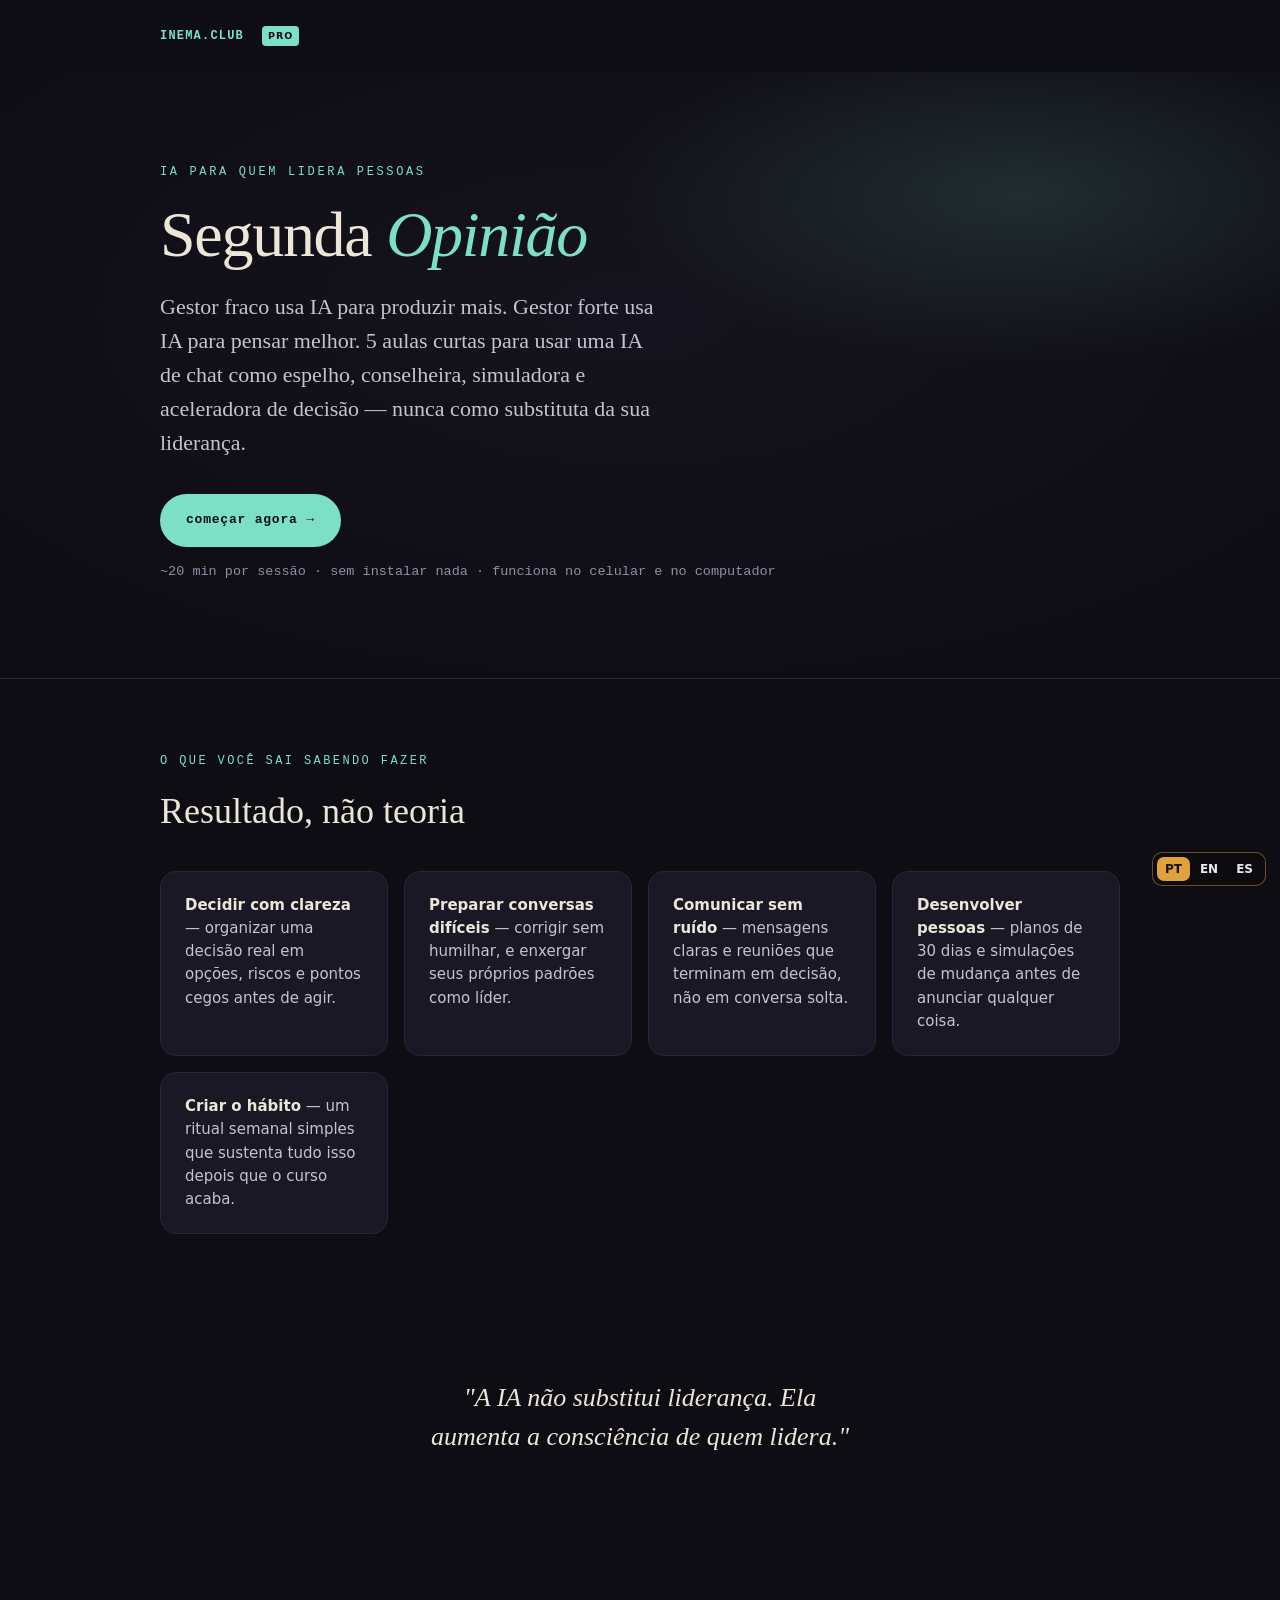
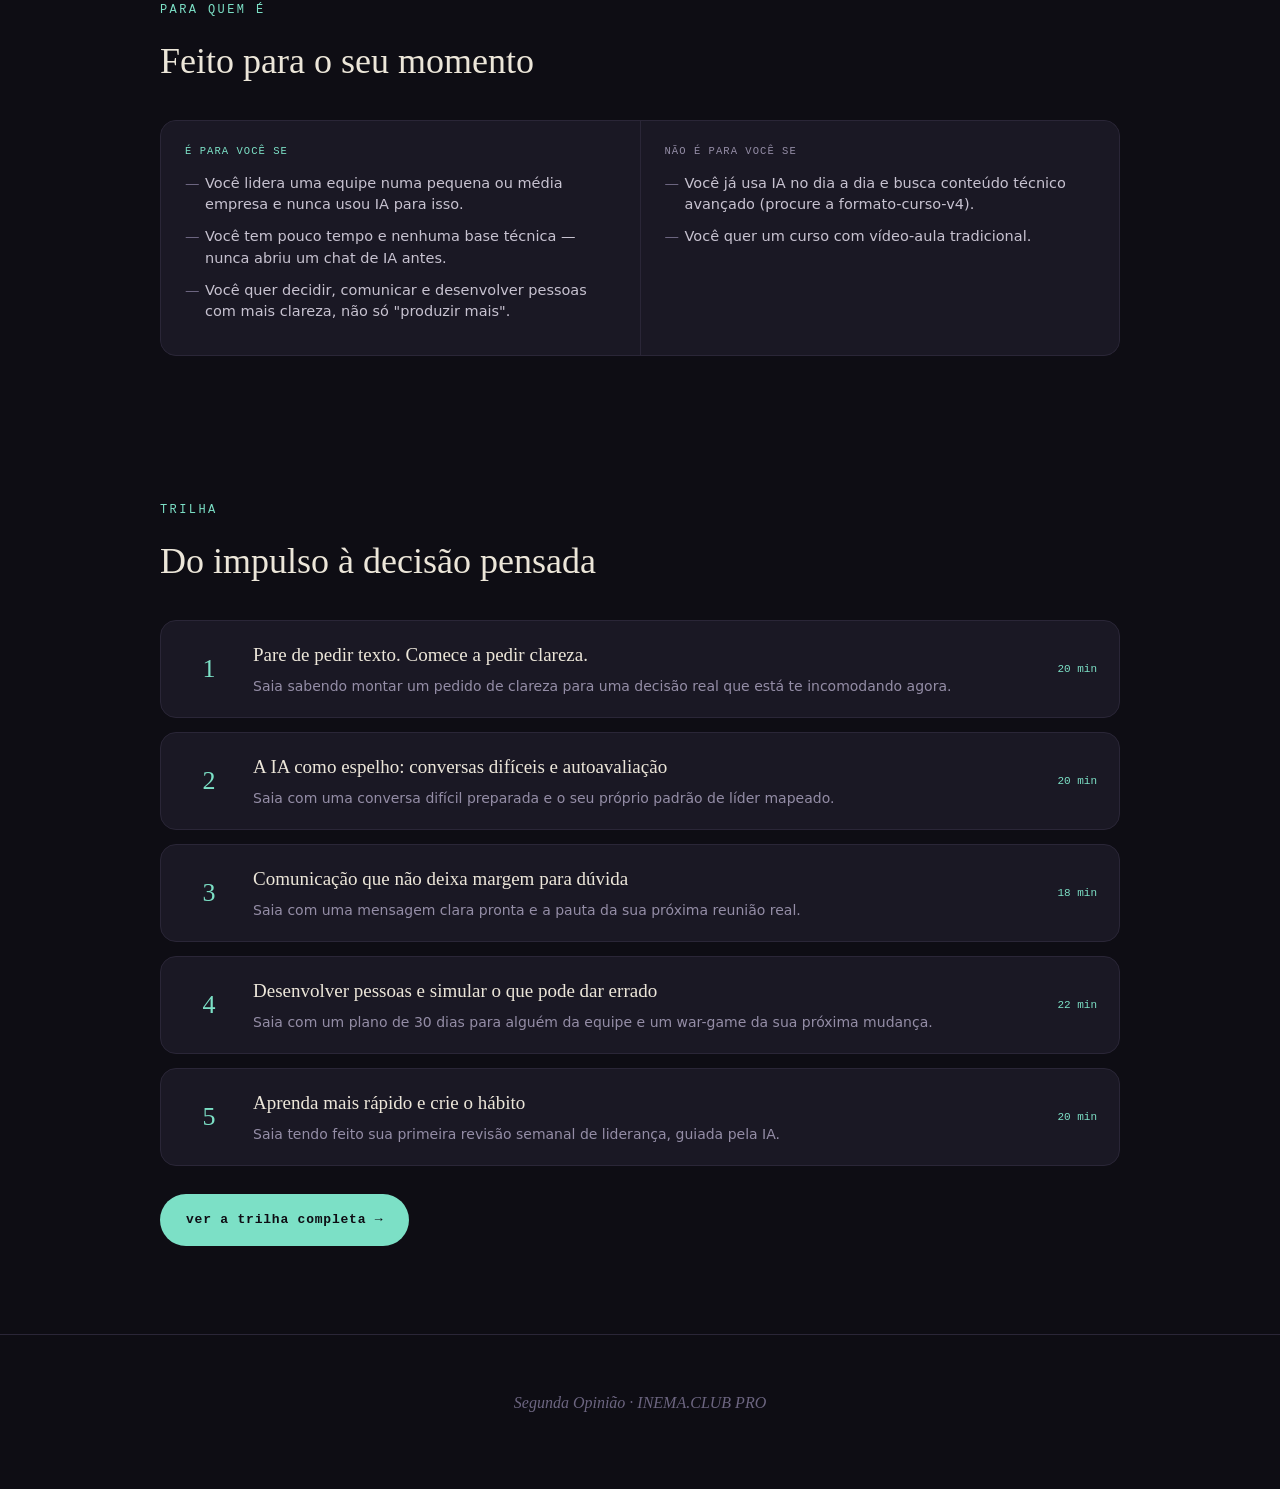
==== index.html @ e22a5a4a "feat: arckhe-segunda-opiniao - Arckhé AI" ====
<!DOCTYPE html>

<html lang="pt-BR">
<head>
<meta charset="utf-8"/>
<meta content="0; url=landing.html" http-equiv="refresh"/>
<link href="landing.html" rel="canonical"/>
<title>Segunda Opinião · INEMA.CLUB PRO</title>
<link href="https://inematds.github.io/segunda-opiniao/" hreflang="pt-BR" rel="alternate"/><link href="https://inematds.github.io/segunda-opiniao/en/" hreflang="en" rel="alternate"/><link href="https://inematds.github.io/segunda-opiniao/es/" hreflang="es" rel="alternate"/></head>
<body><div class="inema-lang" style="position:fixed;right:14px;bottom:14px;z-index:9999;display:flex;gap:2px;padding:4px;border-radius:10px;background:rgba(12,12,16,.82);border:1px solid rgba(226,162,59,.45);font:600 12px/1 Sora,Inter,system-ui,sans-serif;backdrop-filter:blur(8px)" translate="no"><a href="./" hreflang="pt-BR" style="padding:6px 8px;border-radius:7px;text-decoration:none;color:#1a1206;background:#E2A23B">PT</a><a href="en/" hreflang="en" style="padding:6px 8px;border-radius:7px;text-decoration:none;color:#e9e9ee">EN</a><a href="es/" hreflang="es" style="padding:6px 8px;border-radius:7px;text-decoration:none;color:#e9e9ee">ES</a></div>
<p><a href="landing.html">Segunda Opinião — clique aqui se não for redirecionado automaticamente.</a></p>
</body>
</html>
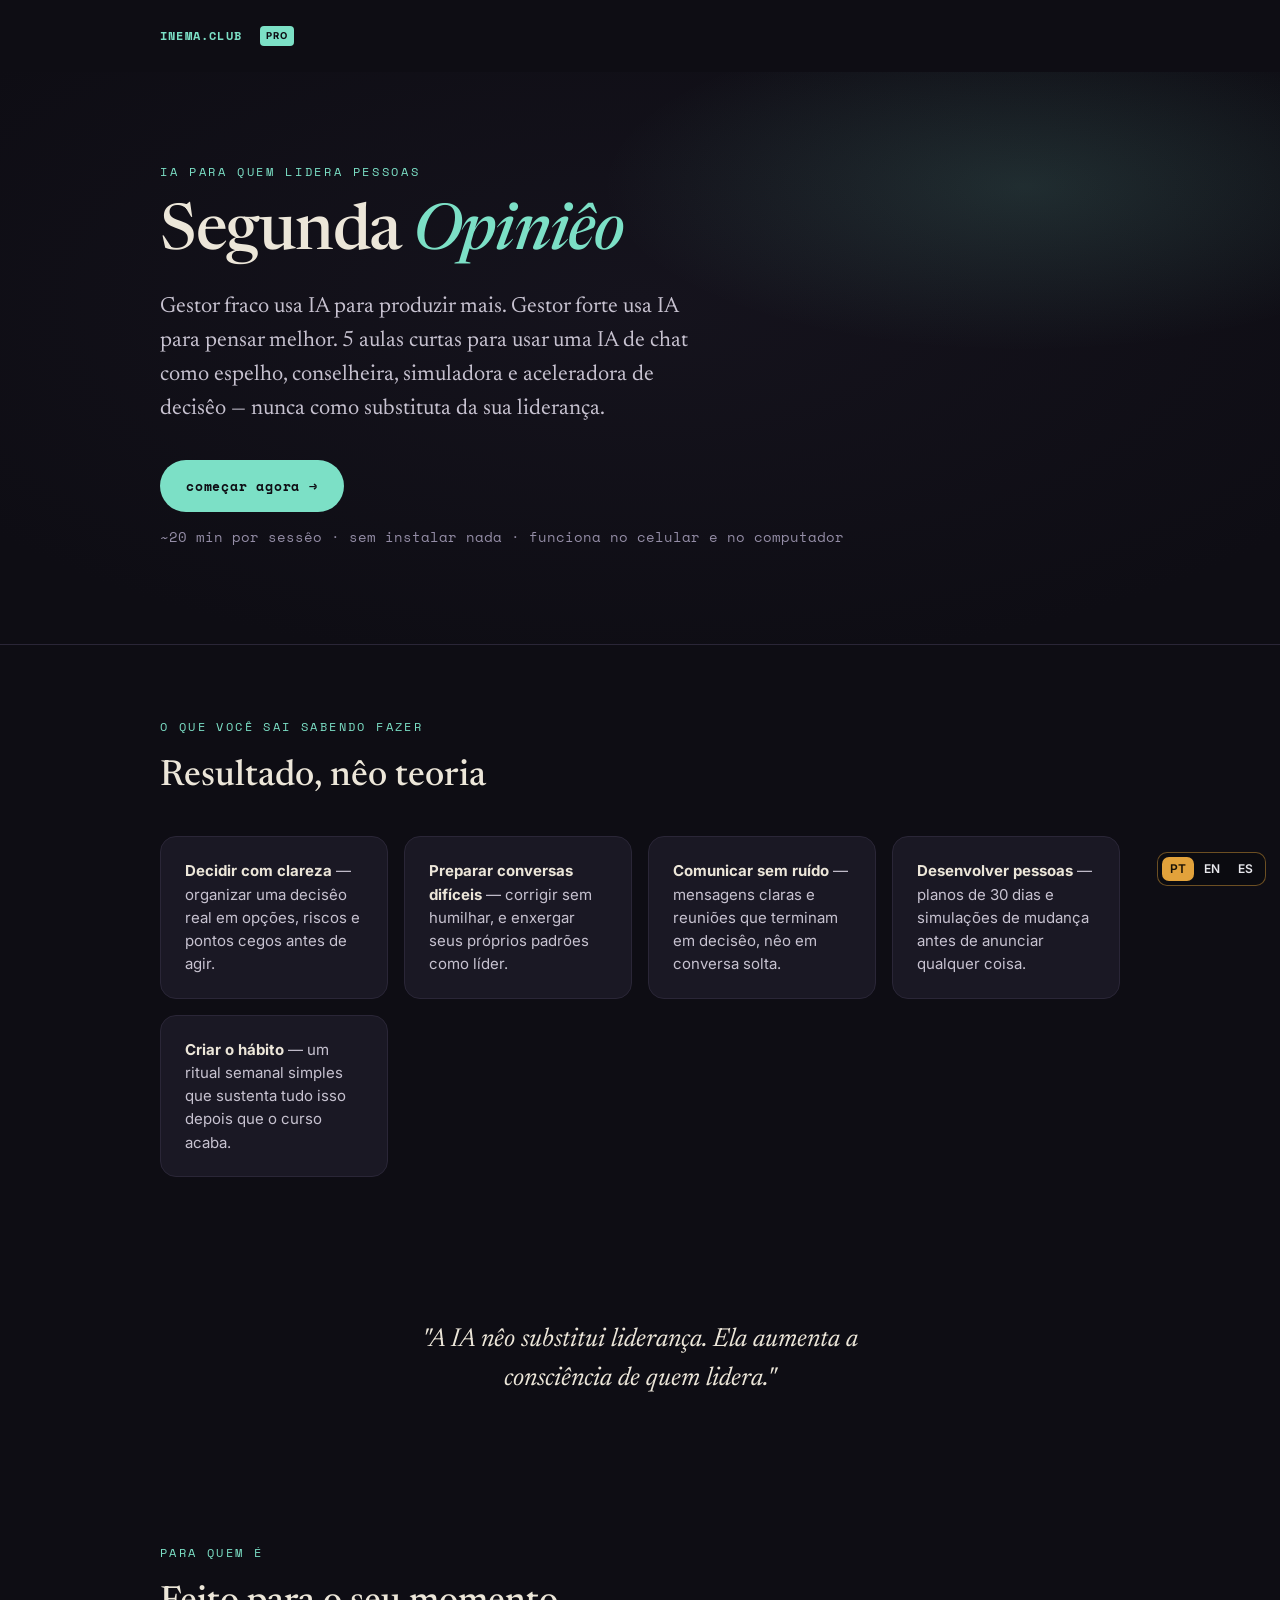
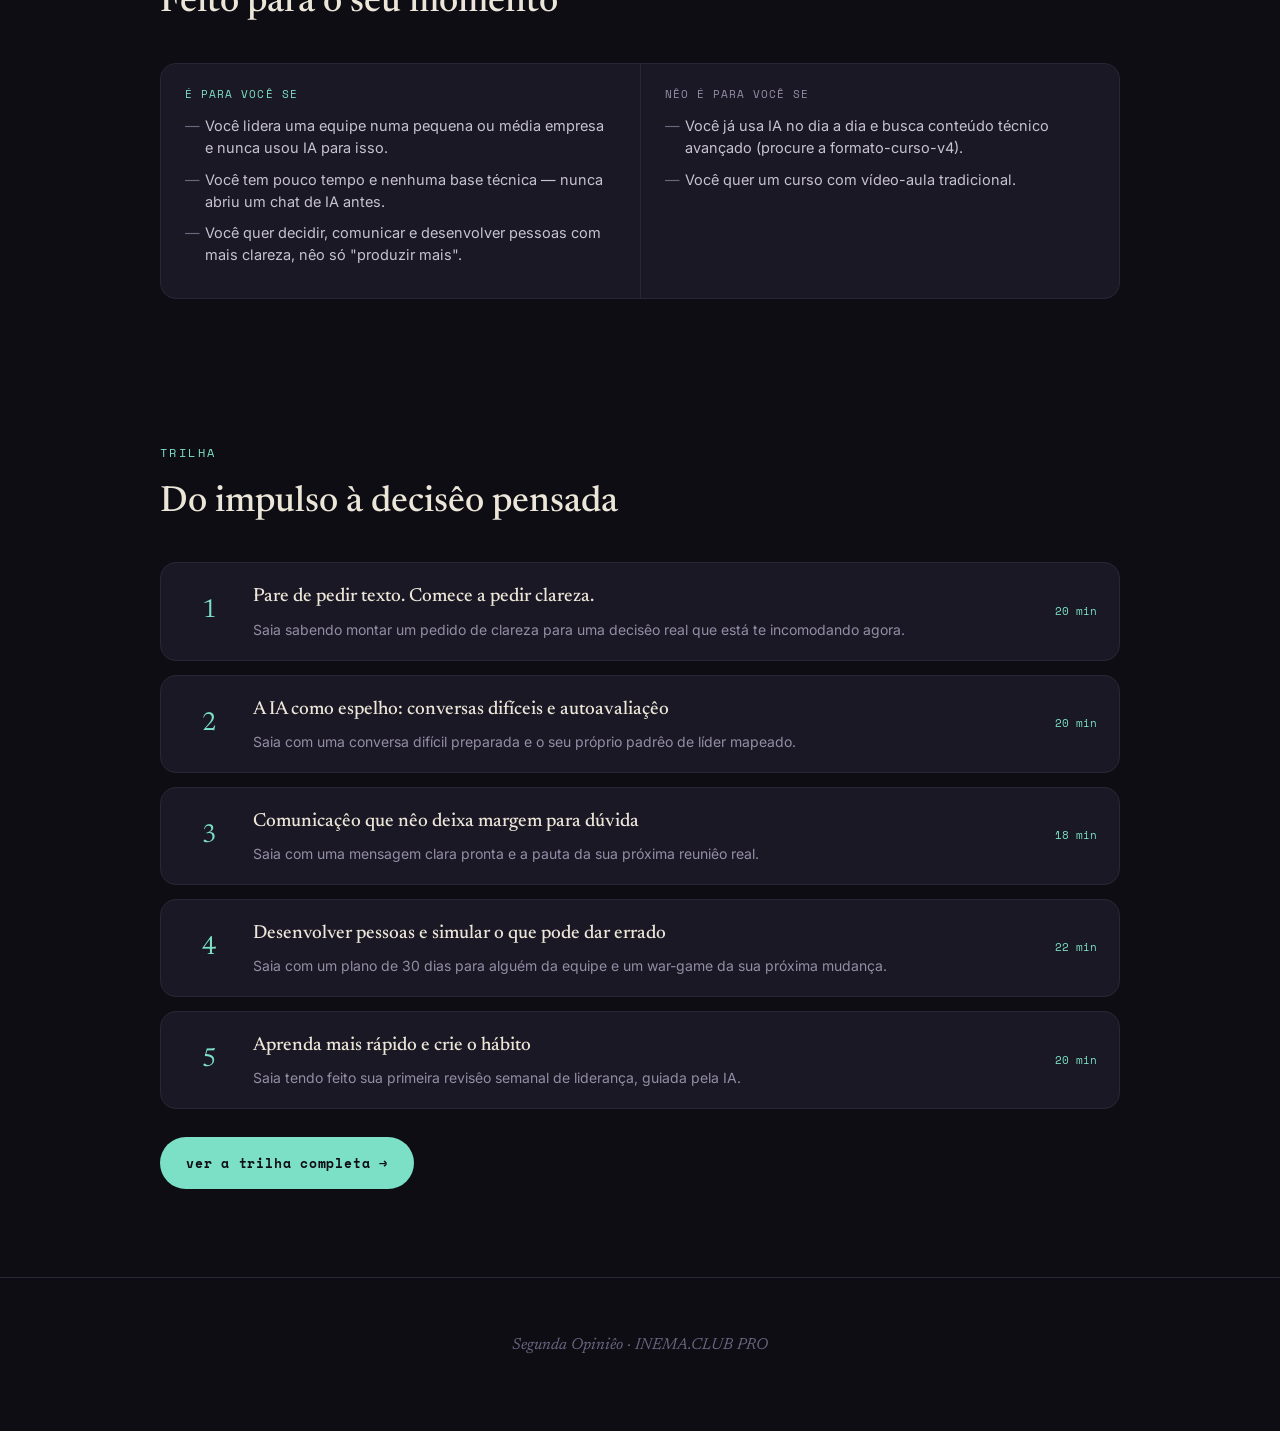
==== commit 0547d10c: "fix: corrigir encoding UTF-8 + branding ARCKHÉ" ====
--- a/index.html
+++ b/index.html
@@ -5,9 +5,9 @@
 <meta charset="utf-8"/>
 <meta content="0; url=landing.html" http-equiv="refresh"/>
 <link href="landing.html" rel="canonical"/>
-<title>Segunda Opinião · INEMA.CLUB PRO</title>
+<title>Segunda Opiniêo · INEMA.CLUB PRO</title>
 <link href="https://inematds.github.io/segunda-opiniao/" hreflang="pt-BR" rel="alternate"/><link href="https://inematds.github.io/segunda-opiniao/en/" hreflang="en" rel="alternate"/><link href="https://inematds.github.io/segunda-opiniao/es/" hreflang="es" rel="alternate"/></head>
 <body><div class="inema-lang" style="position:fixed;right:14px;bottom:14px;z-index:9999;display:flex;gap:2px;padding:4px;border-radius:10px;background:rgba(12,12,16,.82);border:1px solid rgba(226,162,59,.45);font:600 12px/1 Sora,Inter,system-ui,sans-serif;backdrop-filter:blur(8px)" translate="no"><a href="./" hreflang="pt-BR" style="padding:6px 8px;border-radius:7px;text-decoration:none;color:#1a1206;background:#E2A23B">PT</a><a href="en/" hreflang="en" style="padding:6px 8px;border-radius:7px;text-decoration:none;color:#e9e9ee">EN</a><a href="es/" hreflang="es" style="padding:6px 8px;border-radius:7px;text-decoration:none;color:#e9e9ee">ES</a></div>
-<p><a href="landing.html">Segunda Opinião — clique aqui se não for redirecionado automaticamente.</a></p>
+<p><a href="landing.html">Segunda Opiniêo — clique aqui se nêo for redirecionado automaticamente.</a></p>
 </body>
 </html>
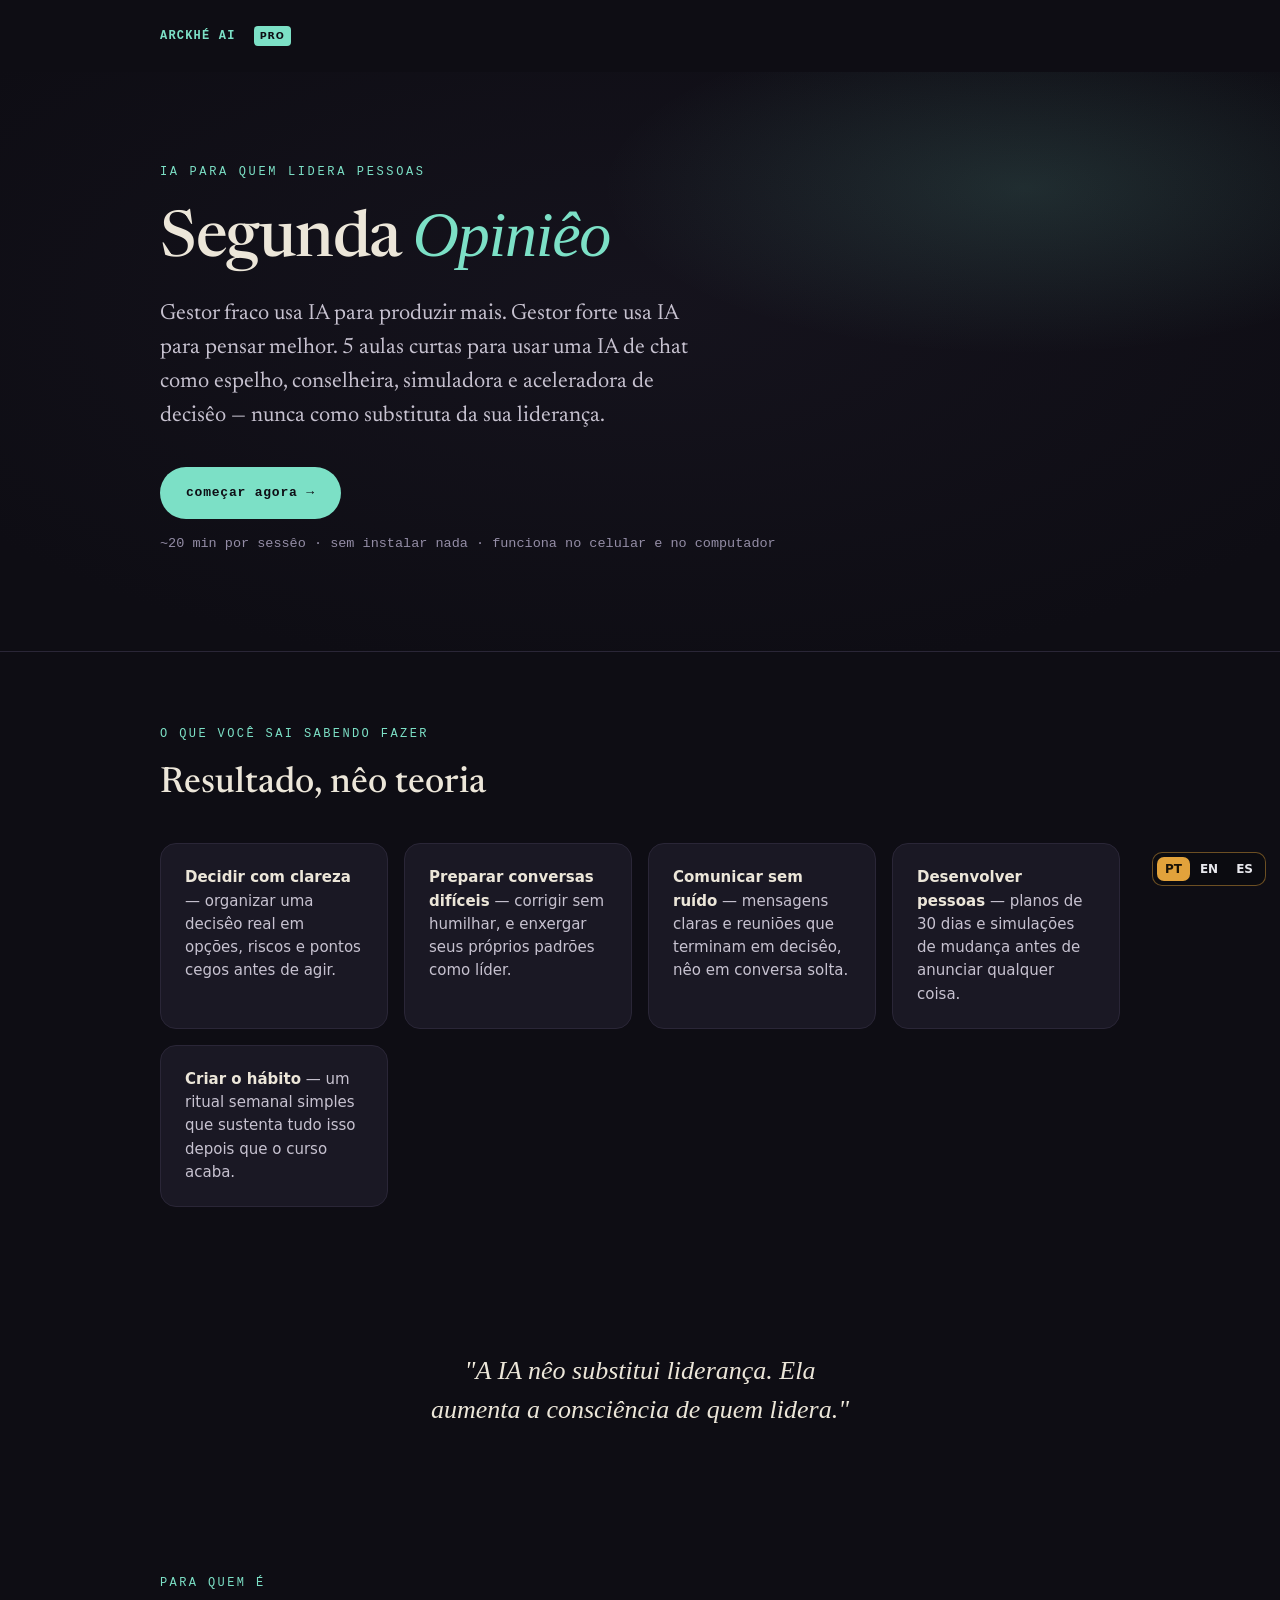
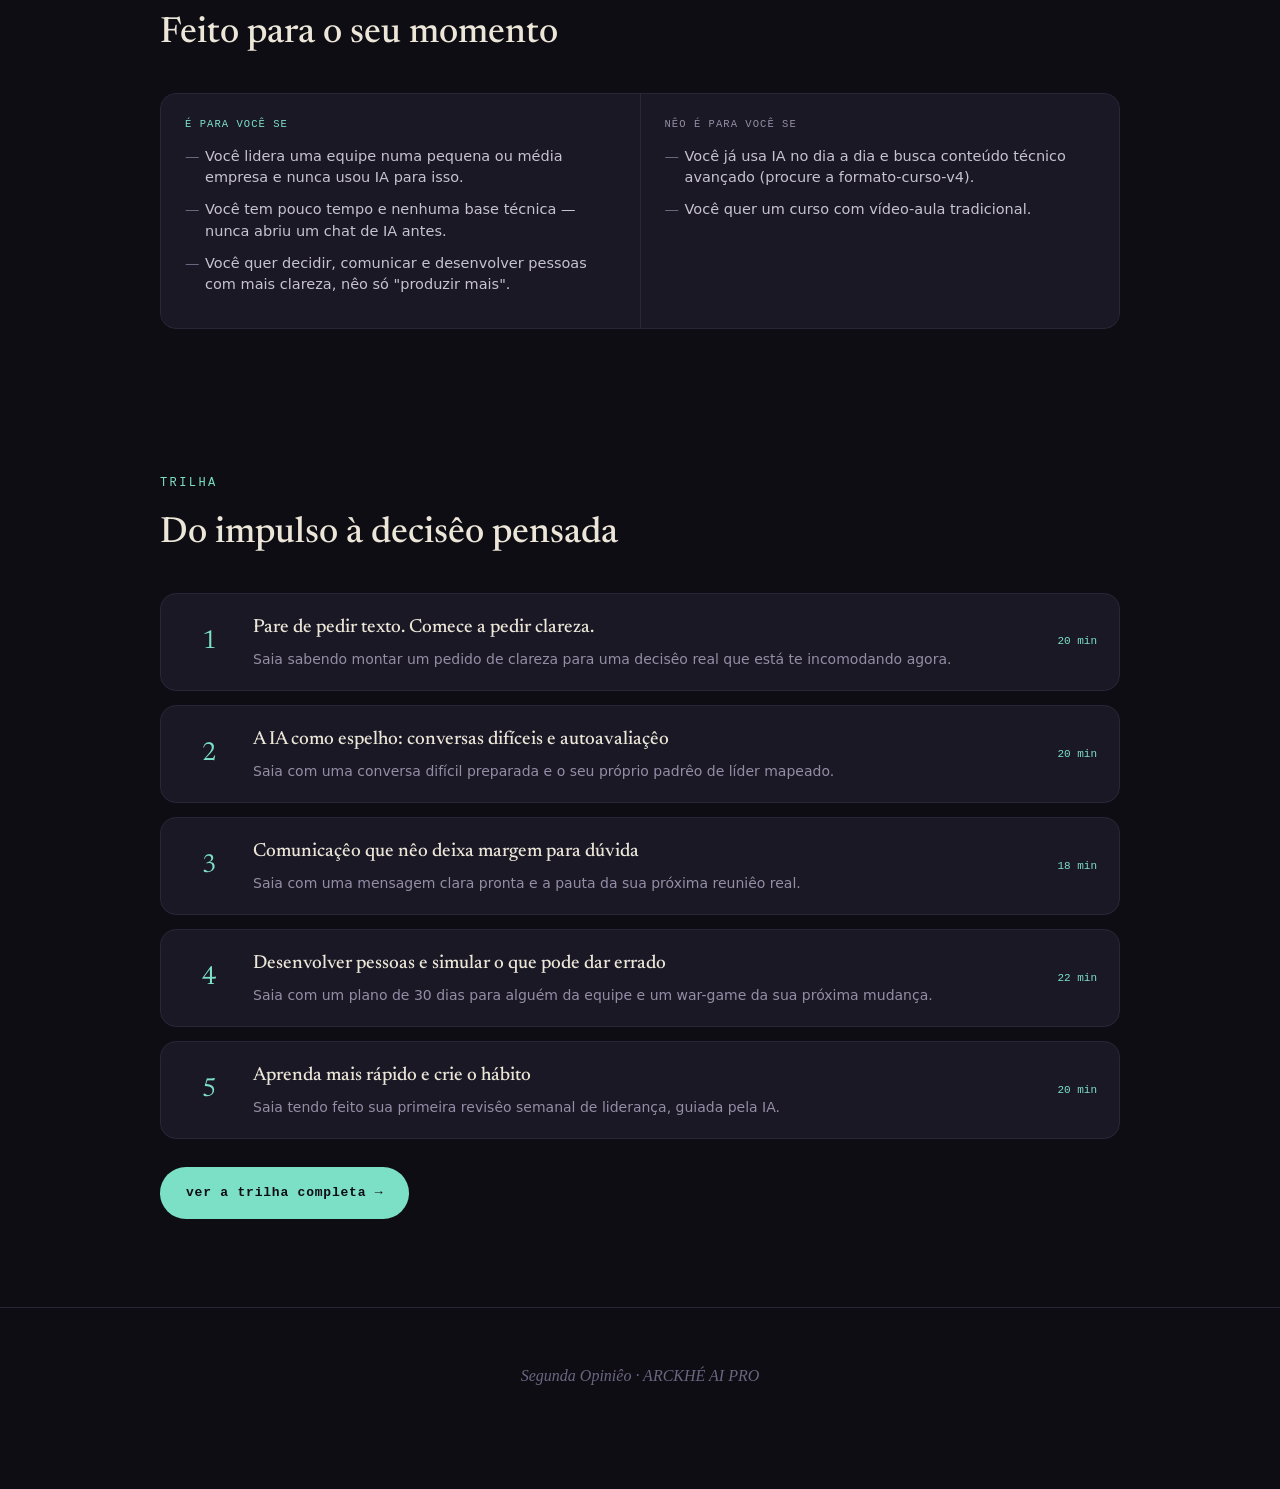
==== commit b7d4beab: "chore: atualização do conteúdo" ====
--- a/index.html
+++ b/index.html
@@ -5,9 +5,9 @@
 <meta charset="utf-8"/>
 <meta content="0; url=landing.html" http-equiv="refresh"/>
 <link href="landing.html" rel="canonical"/>
-<title>Segunda Opiniêo · INEMA.CLUB PRO</title>
-<link href="https://inematds.github.io/segunda-opiniao/" hreflang="pt-BR" rel="alternate"/><link href="https://inematds.github.io/segunda-opiniao/en/" hreflang="en" rel="alternate"/><link href="https://inematds.github.io/segunda-opiniao/es/" hreflang="es" rel="alternate"/></head>
-<body><div class="inema-lang" style="position:fixed;right:14px;bottom:14px;z-index:9999;display:flex;gap:2px;padding:4px;border-radius:10px;background:rgba(12,12,16,.82);border:1px solid rgba(226,162,59,.45);font:600 12px/1 Sora,Inter,system-ui,sans-serif;backdrop-filter:blur(8px)" translate="no"><a href="./" hreflang="pt-BR" style="padding:6px 8px;border-radius:7px;text-decoration:none;color:#1a1206;background:#E2A23B">PT</a><a href="en/" hreflang="en" style="padding:6px 8px;border-radius:7px;text-decoration:none;color:#e9e9ee">EN</a><a href="es/" hreflang="es" style="padding:6px 8px;border-radius:7px;text-decoration:none;color:#e9e9ee">ES</a></div>
+<title>Segunda Opiniêo · ARCKHÉ AI PRO</title>
+<link href="https://linnoff88-dev.github.io/arckhe-/" hreflang="pt-BR" rel="alternate"/><link href="https://linnoff88-dev.github.io/arckhe-/en/" hreflang="en" rel="alternate"/><link href="https://linnoff88-dev.github.io/arckhe-/es/" hreflang="es" rel="alternate"/></head>
+<body><div class="ARCKHÉ-lang" style="position:fixed;right:14px;bottom:14px;z-index:9999;display:flex;gap:2px;padding:4px;border-radius:10px;background:rgba(12,12,16,.82);border:1px solid rgba(226,162,59,.45);font:600 12px/1 Sora,Inter,system-ui,sans-serif;backdrop-filter:blur(8px)" translate="no"><a href="./" hreflang="pt-BR" style="padding:6px 8px;border-radius:7px;text-decoration:none;color:#1a1206;background:#E2A23B">PT</a><a href="en/" hreflang="en" style="padding:6px 8px;border-radius:7px;text-decoration:none;color:#e9e9ee">EN</a><a href="es/" hreflang="es" style="padding:6px 8px;border-radius:7px;text-decoration:none;color:#e9e9ee">ES</a></div>
 <p><a href="landing.html">Segunda Opiniêo — clique aqui se nêo for redirecionado automaticamente.</a></p>
 </body>
 </html>
